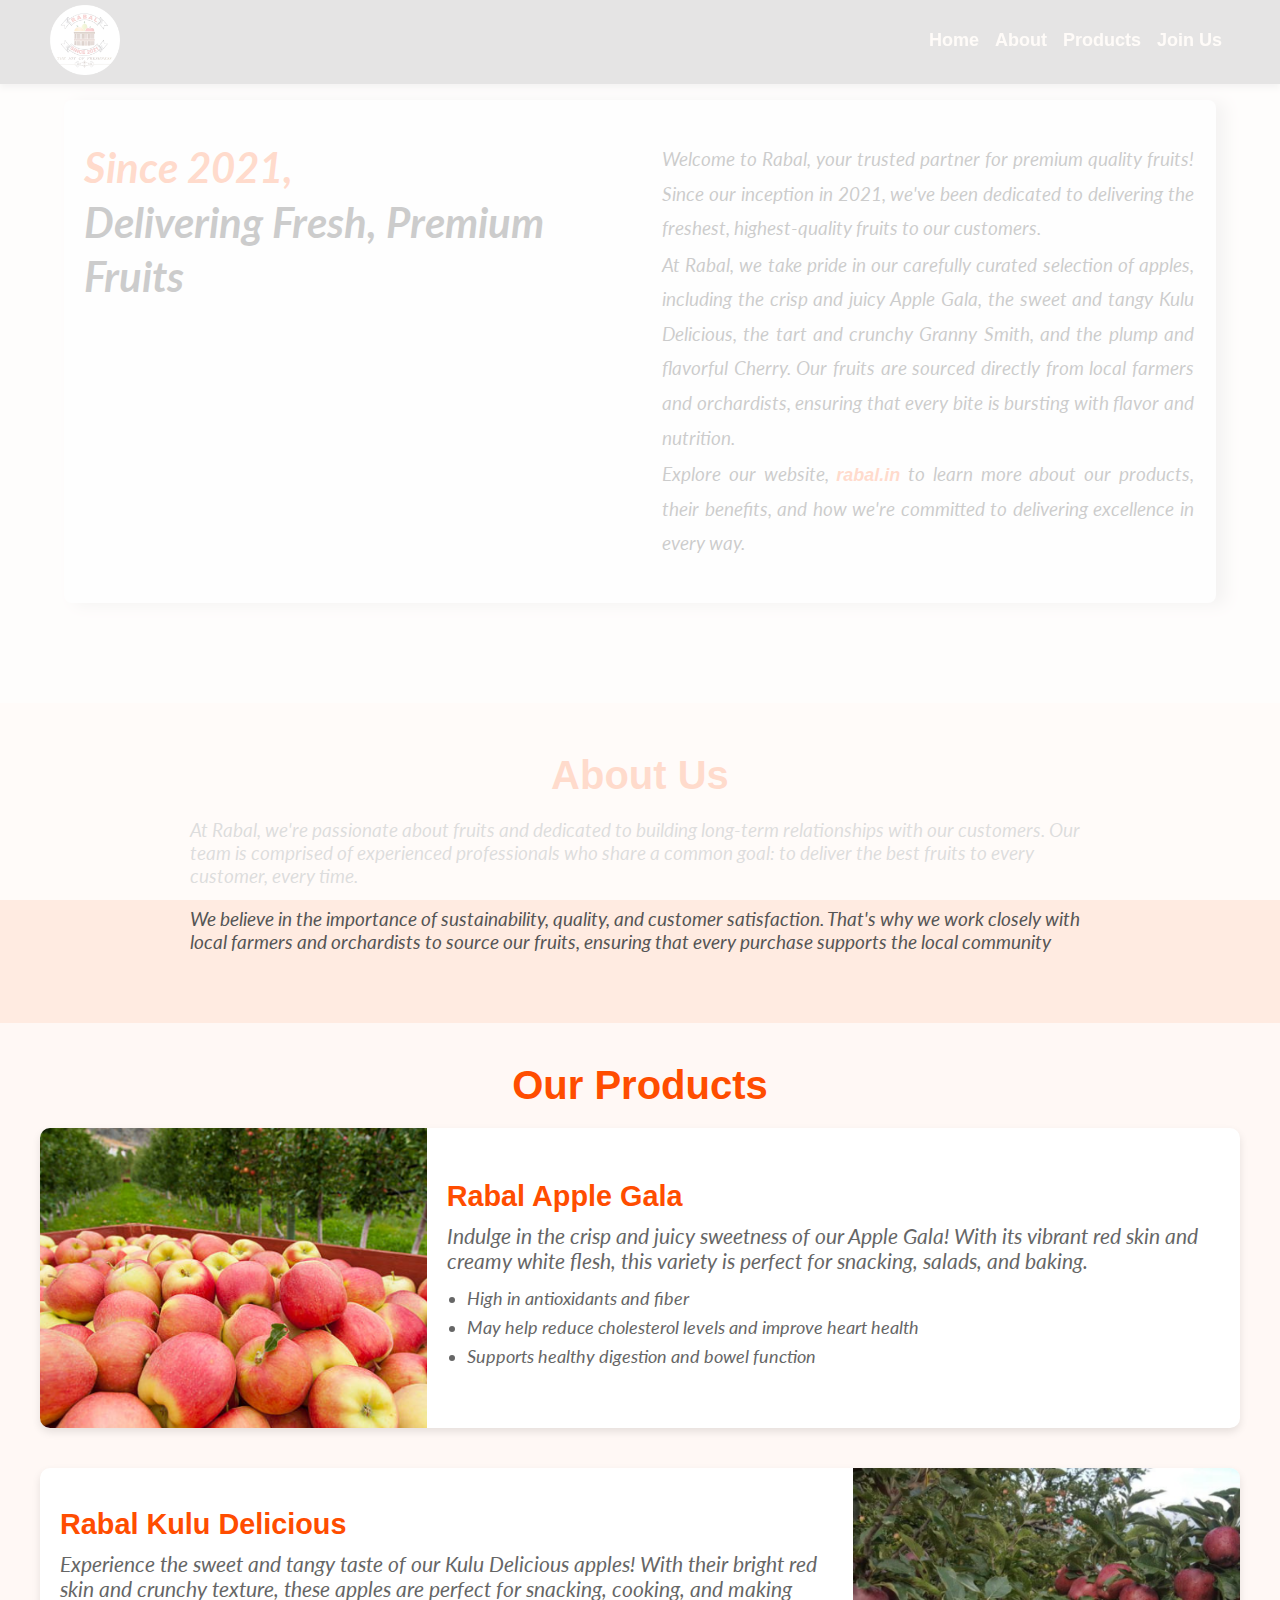
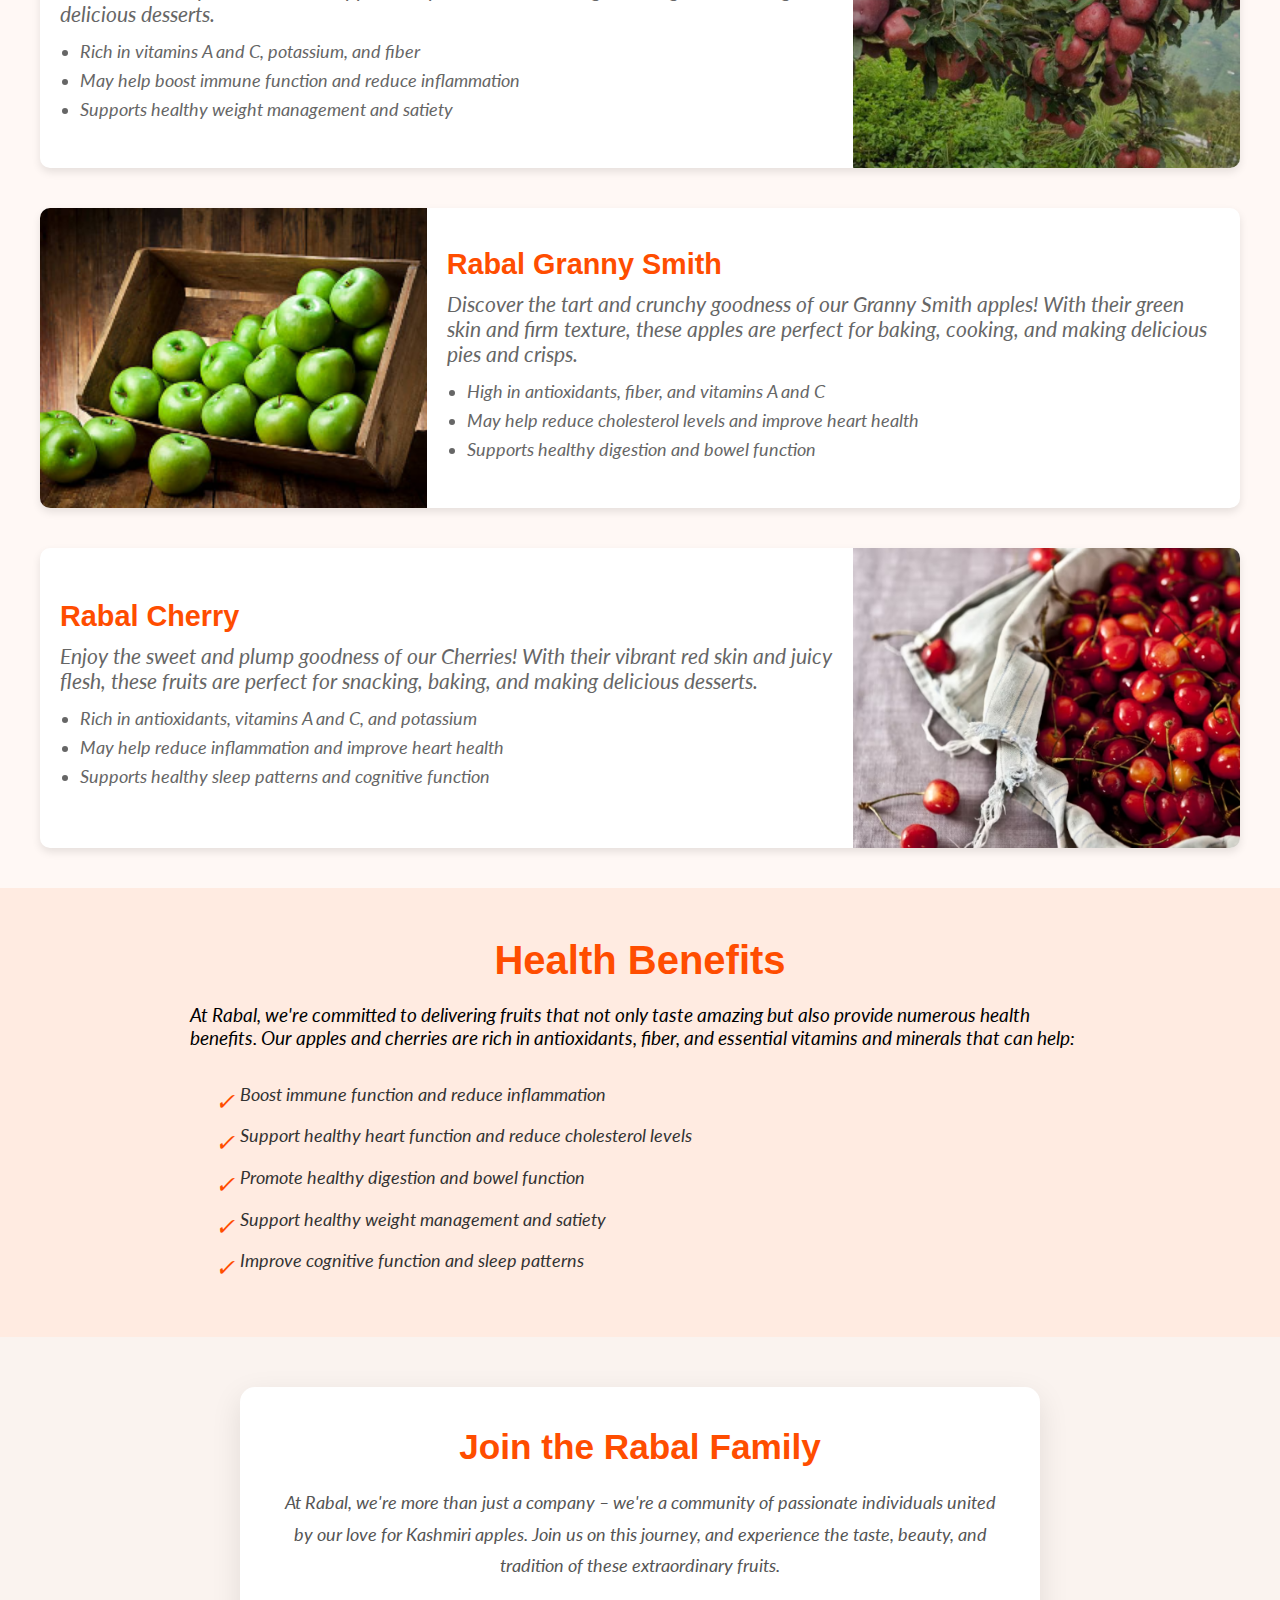
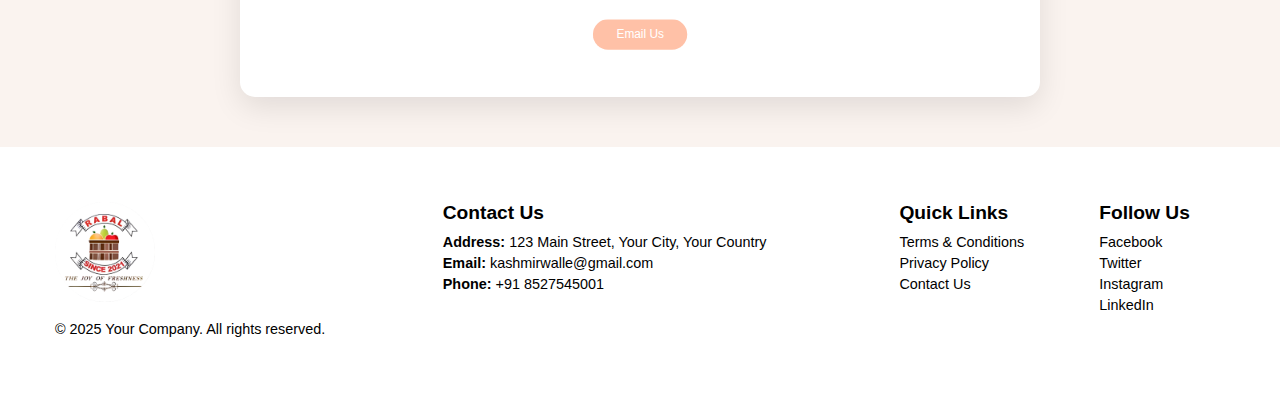
==== home.html @ bd2a4d62 "Add files via upload" ====
<!DOCTYPE html>
<html lang="en">
<head>
    <meta charset="UTF-8">
    <meta name="viewport" content="width=device-width, initial-scale=1.0">
    <title>RABAL</title>
    <link rel="stylesheet" href="style2.css">
    <script src="https://cdnjs.cloudflare.com/ajax/libs/gsap/3.12.2/gsap.min.js" defer></script>
    <script src="https://cdn.jsdelivr.net/npm/swiper@11/swiper-bundle.min.js" defer></script>
    <script src="script.js" defer></script>
    <link rel="stylesheet" href="https://cdn.jsdelivr.net/npm/swiper@11/swiper-bundle.min.css"/>
</head>
<body>
    
    <div class="loader-container" id="loader">
        <div class="loader">
            <img src="Full.png" class="loader-image">
            <img src="Slighlty.png" class="loader-image">
            <img src="Eaten.png" class="loader-image">
        </div>
    </div>
    
    
    <!-- Your existing content goes here -->
    <header>
        <div class="logo">
            <a href="https://rabal.in">
                <img src="LOGO.png" alt="Logo">
            </a>
        </div>
        
        <nav>
            <ul class="navlink">
                <li><a href="home.html">Home</a></li>
                <li><a href="#about">About</a></li>
                <li><a href="#products">Products</a></li>
                <li><a href="#join-us">Join Us</a></li>
            </ul>
        </nav>
        <div class="hamburger-menu">
            <div class="bar"></div>
            <div class="bar"></div>
            <div class="bar"></div>
            <ul class="hamburger-dropdown">
                <li><a href="home.html">Home</a></li>
                <li><a href="#about">About</a></li>
                <li><a href="#products">Products</a></li>
                <li><a href="#join-us">Join Us</a></li>
            </ul>
        </div>  
    </header>

    <div class="container">
        <div class="column">
            <h1 class="heading">
                <span class="highlight">Since 2021,</span>
                <span class="normal">Delivering Fresh, Premium Fruits</span>
            </h1>
        </div>
        <div class="column">
            <p class="content">Welcome to Rabal, your trusted partner for premium quality fruits! Since our inception in 2021, we've been dedicated to delivering the freshest, highest-quality fruits to our customers.</p>
            <p class="content">At Rabal, we take pride in our carefully curated selection of apples, including the crisp and juicy Apple Gala, the sweet and tangy Kulu Delicious, the tart and crunchy Granny Smith, and the plump and flavorful Cherry. Our fruits are sourced directly from local farmers and orchardists, ensuring that every bite is bursting with flavor and nutrition.</p>
            <p class="content">Explore our website, <a class="web-link" href="https://rabal.in">rabal.in</a> to learn more about our products, their benefits, and how we're committed to delivering excellence in every way.</p>
        </div>
    </div>
    
    <div class="container2">
        <div class="column">
            <h1 class="heading">
                <span class="highlight">Since 2021,</span>
                <span class="normal">Delivering Fresh, Premium Fruits</span>
            </h1>
        </div>
        <div class="column">
            <p class="content">Welcome to Rabal, your trusted partner for premium quality fruits! Since our inception in 2021, we've been dedicated to delivering the freshest, highest-quality fruits to our customers.</p>
            <p class="content">At Rabal, we take pride in our carefully curated selection of apples, including the crisp and juicy Apple Gala, the sweet and tangy Kulu Delicious, the tart and crunchy Granny Smith, and the plump and flavorful Cherry. Our fruits are sourced directly from local farmers and orchardists, ensuring that every bite is bursting with flavor and nutrition.</p>
            <p class="content">Explore our website, <a class="web-link" href="https://rabal.in">rabal.in</a> to learn more about our products, their benefits, and how we're committed to delivering excellence in every way.</p>
        </div>
    </div>
    

    <section id="about" class="about">
        <h2>About Us</h2>
        <p>At Rabal, we're passionate about fruits and dedicated to building long-term relationships with our customers. Our team is comprised of experienced professionals who share a common goal: to deliver the best fruits to every customer, every time.</p>
        <p>We believe in the importance of sustainability, quality, and customer satisfaction. That's why we work closely with local farmers and orchardists to source our fruits, ensuring that every purchase supports the local community</p>
    </section>      

    <section id="products" class="products">
        <h2>Our Products</h2>
        <div class="product-list">
            <!-- Apple Gala Card (Image on Left) -->
            <div class="product-card1">
                <div class="product-image">
                    <img src="Gala.png" alt="Apple Gala">
                </div>
                <div class="product-info">
                    <h3>Rabal Apple Gala</h3>
                    <p>Indulge in the crisp and juicy sweetness of our Apple Gala! With its vibrant red skin and creamy white flesh, this variety is perfect for snacking, salads, and baking.</p>
                    <ul class="benefits">
                        <li>High in antioxidants and fiber</li>
                        <li>May help reduce cholesterol levels and improve heart health</li>
                        <li>Supports healthy digestion and bowel function</li>
                    </ul>
                </div>
            </div>
    
            <!-- Kulu Delicious Card (Image on Right) -->
            <div class="product-card reverse">
                <div class="product-image">
                    <img src="Kullu.png" alt="Kulu Delicious">
                </div>
                <div class="product-info">
                    <h3>Rabal Kulu Delicious</h3>
                    <p>Experience the sweet and tangy taste of our Kulu Delicious apples! With their bright red skin and crunchy texture, these apples are perfect for snacking, cooking, and making delicious desserts.</p>
                    <ul class="benefits">
                        <li>Rich in vitamins A and C, potassium, and fiber</li>
                        <li>May help boost immune function and reduce inflammation</li>
                        <li>Supports healthy weight management and satiety</li>
                    </ul>
                </div>
            </div>
    
            <!-- Granny Smith Card (Image on Left) -->
            <div class="product-card1">
                <div class="product-image">
                    <img src="Smith.png" alt="Granny Smith">
                </div>
                <div class="product-info">
                    <h3>Rabal Granny Smith</h3>
                    <p>Discover the tart and crunchy goodness of our Granny Smith apples! With their green skin and firm texture, these apples are perfect for baking, cooking, and making delicious pies and crisps.</p>
                    <ul class="benefits">
                        <li>High in antioxidants, fiber, and vitamins A and C</li>
                        <li>May help reduce cholesterol levels and improve heart health</li>
                        <li>Supports healthy digestion and bowel function</li>
                    </ul>
                </div>
            </div>
    
            <!-- Cherry Card (Image on Right) -->
            <div class="product-card reverse">
                <div class="product-image">
                    <img src="Cherry.png" alt="Cherry">
                </div>
                <div class="product-info">
                    <h3>Rabal Cherry</h3>
                    <p>Enjoy the sweet and plump goodness of our Cherries! With their vibrant red skin and juicy flesh, these fruits are perfect for snacking, baking, and making delicious desserts.</p>
                    <ul class="benefits">
                        <li>Rich in antioxidants, vitamins A and C, and potassium</li>
                        <li>May help reduce inflammation and improve heart health</li>
                        <li>Supports healthy sleep patterns and cognitive function</li>
                    </ul>
                </div>
            </div>
        </div>
    </section>

    <section id="health" class="health">
        <h2>Health Benefits</h2>
        <p>At Rabal, we're committed to delivering fruits that not only taste amazing but also provide numerous health benefits. Our apples and cherries are rich in antioxidants, fiber, and essential vitamins and minerals that can help:</p>
        <ul>
            <li>Boost immune function and reduce inflammation</li>
            <li>Support healthy heart function and reduce cholesterol levels</li>
            <li>Promote healthy digestion and bowel function</li>
            <li>Support healthy weight management and satiety</li>
            <li>Improve cognitive function and sleep patterns</li>
        </ul>
    </section>

    <section id="join-us" class="join-us">
        <div class="join-card">
            <h2>Join the Rabal Family</h2>
            <p>At Rabal, we're more than just a company – we're a community of passionate individuals united by our love for Kashmiri apples. Join us on this journey, and experience the taste, beauty, and tradition of these extraordinary fruits.</p>
            <div class="btn-container">
                <a href="mailto:kashmirwalle@gmail.com" class="btn">Email Us</a>
            </div>
        </div>
    </section>

    

    <footer>
        <div class="footer-content">
            <table class="footer-table">
                <tr>
                    <td class="footer-logo-cell">
                        <img src="LOGO.png" alt="Company Logo" class="footer-logo">
                        <p>© 2025 Your Company. All rights reserved.</p>
                    </td>
                    <td>
                        <h3>Contact Us</h3>
                        <p><strong>Address:</strong> 123 Main Street, Your City, Your Country</p>
                        <p><strong>Email:</strong> kashmirwalle@gmail.com</p>
                        <p><strong>Phone:</strong> +91 8527545001</p>
                    </td>
                    <td>
                        <h3>Quick Links</h3>
                        <ul>
                            <li><a href="/terms-and-conditions" target="_blank">Terms & Conditions</a></li>
                            <li><a href="/privacy-policy" target="_blank">Privacy Policy</a></li>
                            <li><a href="/contact-us" target="_blank">Contact Us</a></li>
                        </ul>
                    </td>
                    <td>
                        <h3>Follow Us</h3>
                        <ul>
                            <li><a href="https://facebook.com/yourcompany" target="_blank">Facebook</a></li>
                            <li><a href="https://twitter.com/yourcompany" target="_blank">Twitter</a></li>
                            <li><a href="https://instagram.com/yourcompany" target="_blank">Instagram</a></li>
                            <li><a href="https://linkedin.com/company/yourcompany" target="_blank">LinkedIn</a></li>
                        </ul>
                    </td>
                </tr>
            </table>
        </div>
    </footer>
    
    
    

</body>
</html>
---- style2.css ----
@import url('https://fonts.googleapis.com/css2?family=Montserrat:wght@700&family=Lato&display=swap');

html {
    scroll-behavior: smooth;
  }

* {
    margin: 0;
    padding: 0;
    box-sizing: border-box;
    font-family: Arial, sans-serif;
}

body {
    color: #333;
    width: 100%;
    background-color: #faf3ef;
    overflow-x: hidden; /* Prevent horizontal scrolling */
    transition: opacity 1s ease-out; /* Smooth transition for body fade-in */
}

/* Loader Style */
/* .loader {
    position: fixed;
    top: 0;
    left: 0;
    width: 100%;
    height: 100%;
    background: rgba(255, 255, 255, 0.8); 
    color: white;
    display: flex;
    justify-content: center;
    align-items: center;
    font-size: 2rem;
    z-index: 9999;
    opacity: 1;
    transition: opacity 1s ease-out;
} */

/* Apple Animation Container */
/* .apple-animation {
    width: 80px;
    height: 100px;
    position: relative;
    overflow: hidden; 
} */

/* Apple Logo Base */
/* .apple-logo {
    width: 100%;
    height: 100%;
    position: absolute;
    opacity: 0; 
    transition: opacity 1s ease-in-out;
} */

/* Keyframe animation for eating apple */
/* @keyframes eatApple {
    0% {
        opacity: 1; 
    }
    100% {
        opacity: 0; 
    }
} */

/* Apply the animation */
/* #apple-full {
    animation: eatApple 0.7s ease-in-out forwards;
    animation-delay: 0s; 
}

#apple-half {
    animation: eatApple 0.7s ease-in-out forwards;
    animation-delay: 0.7s; 
}

#apple-middle {
    animation: eatApple 0.7s ease-in-out forwards;
    animation-delay: 1.4s; 
} */

.loader-container {
    position: fixed;
    top: 0;
    left: 0;
    width: 100%;
    height: 100%;
    background: rgba(255, 255, 255, 0.8);
    display: flex;
    justify-content: center;
    align-items: center;
    z-index: 9999;
}

.loader {
    position: relative;
    width: 20vw;
    height: 20vw;
    max-width: 100px;
    max-height: 100px;
    min-width: 50px;
    min-height: 50px;
}

.loader-image {
    position: absolute;
    top: 0;
    left: 0;
    width: 100%;
    height: 100%;
    opacity: 0;
    animation: fade 2s infinite;
    object-fit: contain;
}

@keyframes fade {
    0% { opacity: 0; }
    33% { opacity: 1; }
    66% { opacity: 0; }
    100% { opacity: 0; }
}

.loader-image:nth-child(2) {
    animation-delay: 0.66s;
}

.loader-image:nth-child(3) {
    animation-delay: 1.32s;
}

/* Mobile-specific adjustments */
@media (max-width: 480px) {
    .loader {
        width: 30vw;
        height: 30vw;
    }
}

/* Header (Navbar) */
/* Navbar Styling */
header {
    display: flex;
    justify-content: space-between;
    align-items: center;
    padding: 5px 50px;
    background: rgba(0, 0, 0, 0.5);  /* Transparent background */
    color: white;
    position: fixed;
    width: 100%;
    top: 0;
    z-index: 1000;
}

nav ul {
    display: flex;
    list-style: none;
}

.navlink li {
    list-style-type: none;
    display: inline;
    margin-left: 1em;
}




.navlink li a {
    text-decoration: none;
    color: #FCECDD;
    font-size: 18px;
    font-weight: bold; /* Make the links bold */
    position: relative;
    display: inline-block;
    overflow: hidden;
    transition: color 0.3s ease;
}

/* Underline animation effect */
.navlink li a::after {
    content: '';
    position: absolute;
    bottom: 0;
    left: 0;
    width: 0%;
    height: 2.4px;
    background-color: #ffd5ae; /* Blue underline color */
    transition: width 0.5s ease;
}

/* Hover effect for the link */
.navlink li a:hover {
    color: #ffd5ae; /* Change text color on hover */
}

.navlink li a:hover::after {
    width: 100%; /* Expand underline on hover */
}

.navlink {
    text-align: right;
    padding-inline: .5em;
    padding-block: 15px;
}

/* Hamburger Menu and Dropdown */
.hamburger-menu {
    margin-right: 10px;
    display: flex;
    flex-direction: column;
    justify-content: space-around;
    width: 30px; 
    height: 25px; 
    cursor: pointer;
    z-index: 1000; 
}

.bar {
    height: 3px;
    background-color: #FCECDD;
    border-radius: 2px;
}

.hamburger-dropdown {
    display: none; 
    position: absolute;
    right: 10px;
    top: 60px; 
    background-color: rgba(252, 236, 221, 0.8);
    border-radius: 5px;
    padding: 10px; 
    box-shadow: 0 8px 16px rgba(0,0,0,0.2); 
    width: 200px; 
    max-height: 800px; 
    overflow-y: auto; 
}

.hamburger-dropdown.show {
    display: block; 
}

.hamburger-dropdown li {
    list-style: none;
    padding-inline: 10px; 
    padding-block: 17px; 
    border-bottom: 1px solid white;
}

.hamburger-dropdown li:last-child {
    border-bottom: none;
}

.hamburger-dropdown li a {
    color: rgb(0, 0, 0);
    text-decoration: none;
}
.hamburger-dropdown li a:hover{
    color: rgb(36, 36, 36);
}

@media screen and (min-width: 900px) {
    .hamburger-menu, .bar, .hamburger-dropdown, .hamburger-dropdown.show{
        display: none;
    }
}

@media screen and (max-width: 900px) {

    .navlink{
        display: none;
    }
}

/* Optional: Add a shadow for the navbar for better visibility */
header {
    box-shadow: 0 4px 6px rgba(0, 0, 0, 0.2); 
}



header .logo img {
    width: 70px;  /* Adjust width as needed */
    height: auto;  /* Keeps the aspect ratio of the image */
}

.container {
    display: flex;
    flex-wrap: wrap;
    gap: 40px;
    width: 90%;
    height: auto;
    margin: 100px auto;
    padding: 40px 20px;
    background-color: #f9f9f9;
    border-radius: 8px;
    box-shadow: 10px 2px 15px rgba(0,0,0,0.2);
  }

  .column {
    flex: 1;
    min-width: 300px;
  }
  
  .heading {
    font-family: 'Montserrat', sans-serif;
    font-weight: 700;
    font-size: 2.6rem;
    line-height: 1.3;
    margin: 0;
  }
  
  .heading .highlight {
    font-family: 'Lato', sans-serif;
    font-style: italic;
    color: #ff4d00;
    display: inline-block;
  }
  
  .heading .normal {
    font-family: 'Lato', sans-serif;
    font-style: italic;
    color: #000000;
    display: inline-block;
  }
  
  .content {
    font-family: 'Lato', sans-serif;
    color: #000000;
    font-size: 1.2rem;
    line-height: 1.8;
    margin: 2px;
    text-align: justify;
    font-style: italic;
  }
  
  .web-link {
    text-decoration: none;
    color: #ff4d00;
    font-size: 18px;
    font-weight: bold; /* Make the links bold */
    overflow: hidden;
    transition: color 0.3s ease;
}
  @media (max-width: 1108px) {
    
    .heading {
      font-size: 2.5rem;
    }
    
    .content {
      font-size: 1.1rem;
      text-align: left;
    }
  }

  @media (max-width: 768px) {
    .container {
      flex-direction: column;
      gap: 30px;
      padding: 20px 15px;
    }
    
    .heading {
      font-size: 1.8rem;
    }
    
    .content {
      font-size: 1rem;
      text-align: left;
    }
  }

  @media (max-width: 1170px) {
    .container {
        display: none;
    }

    .container2 {
        width: 90%;
        height: auto;
        margin: 100px auto;
        padding: 30px 15px;
        background-color: #f9f9f9;
        border-radius: 8px;
        box-shadow: 10px 2px 15px rgba(0,0,0,0.2);
    }

    .content {
        margin-block: 20px;
    }
  }

  @media (min-width: 1170px) {
    .container2 {
        display: none;
    }
  }

/* About*/


.about {
    padding: 50px 20px;
    background-color: #ffebe1;
    color: #333; /* Dark text color for readability */
}

.about h2 {
    text-align: center;
    font-size: 2.5rem;
    margin-bottom: 20px;
    font-weight: bold;
    color: #ff4d00; /* Matching with the brand's color */
}

.about p {
    font-family: 'Lato', sans-serif;
    font-style: italic;
    font-size: 1.2rem;
    margin-bottom: 20px;
    max-width: 900px;
    margin-left: auto;
    margin-right: auto;
    color: #555;
}

/* Products Section */
#products {
    padding: 40px 20px;
    background-color: #fff8f5;
    text-align: center;
}

#products h2 {
    text-align: center;
    font-size: 2.5rem;
    margin-bottom: 20px;
    font-weight: bold;
    color: #ff4d00; /* Matching with the brand's color */
}

.product-list {
    display: flex;
    flex-direction: column;
    gap: 40px;
    max-width: 1200px;
    margin: 0 auto;
}

.product-card1 {
    display: flex;
    align-items: center;
    background-color: #ffffff;
    border-radius: 10px;
    box-shadow: 0 4px 8px rgba(0, 0, 0, 0.1);
    overflow: hidden;
    transition: transform 0.3s ease, box-shadow 0.3s ease;
}

.product-card1:hover {
    transform: translateY(-10px);
    box-shadow: 0 8px 16px rgba(0, 0, 0, 0.2);
}

.product-card1.reverse {
    flex-direction: row-reverse;
}

.product-card {
    display: flex;
    align-items: center;
    background-color: #ffffff;
    border-radius: 10px;
    box-shadow: 0 4px 8px rgba(0, 0, 0, 0.1);
    overflow: hidden;
    transition: transform 0.3s ease, box-shadow 0.3s ease;
}

.product-card:hover {
    transform: translateY(-10px);
    box-shadow: 0 8px 16px rgba(0, 0, 0, 0.2);
}

.product-card.reverse {
    flex-direction: row-reverse;
}

.product-image {
    flex: 1;
    min-width: 300px;
    height: 300px;
    overflow: hidden;
}

.product-image img {
    width: 100%;
    height: 100%;
    object-fit: cover;
}

.product-info {
    flex: 2;
    padding: 20px;
    text-align: left;
}

.product-info h3 {
    font-size: 1.8rem;
    margin-bottom: 10px;
    color: #ff4d00;
}

.product-info p {
    font-family: 'Lato', sans-serif;
    font-style: italic;
    font-size: 1.3rem;
    color: #666;
    margin-bottom: 15px;
}

.benefits {
    list-style-type: disc;
    padding-left: 20px;
    color: #666;
    font-size: 0.9rem;
}

.benefits li {
    font-family: 'Lato', sans-serif;
    font-style: italic;
    font-size: 1.1rem;
    margin-bottom: 8px;
}

/* Responsive Design */
@media (max-width: 768px) {
    .product-card1 {
        flex-direction: column;
    }

    .product-card1.reverse {
        flex-direction: column;
    }

    .product-card {
        flex-direction: column;
    }

    .product-card.reverse {
        flex-direction: column;
    }

    .product-image {
        min-width: 100%;
        height: 200px;
    }
}

.health {
    background-color: #ffebe1;
    padding: 50px 20px;
    color: #333; /* Dark text color for readability */
}

.health h2 {
    font-size: 2.5rem;
    text-align: center;
    margin-bottom: 20px;
    font-weight: bold;
    color: #ff4d00; /* Matching with the brand's color */
}

.health p {
    font-family: 'Lato', sans-serif;
    font-style: italic;
    font-size: 1.2rem;
    margin-bottom: 20px;
    max-width: 900px;
    margin-left: auto;
    margin-right: auto;
    color: #000000;
}

/* Centering the list */
.health ul {
    list-style-type: none;
    padding-left: 0;
    padding-top: 10px;
    margin: 0 auto;
    width: 80%; /* Ensures the list is centered */
    max-width: 850px;
    text-align: left;
    font-size: 1.1rem;
    line-height: 1.8;
}

.health ul li {
    font-family: 'Lato', sans-serif;
    font-style: italic;
    margin-bottom: 10px;
    position: relative;
    padding-left: 25px; /* Keeps points starting from the same margin */
}

.health ul li::before {
    content: '✓'; /* Adding checkmark before each item */
    position: absolute;
    left: 0;
    top: 0;
    color: #ff4d00;
    font-size: 1.5rem;
    line-height: 1.8;
}

@media screen and (max-width: 768px) {
    .about h2 {
        font-size: 2rem;
    }

    .about p {
        font-size: 1rem;
        max-width: 90%;
    }

    /* Adjust text size for smaller screens */
    .health h2 {
        font-size: 2rem;
    }

    .health p {
        font-size: 1rem;
        max-width: 90%;
    }

    .health ul li {
        font-size: 1rem;
    }

    /* Adjusting width for mobile screens */
    .health ul {
        width: 90%;
    }

}

/* Join Us Section */
.join-us {
    padding: 50px 20px;
    display: flex;
    justify-content: center;
    
}

.join-card {
    background: rgb(255, 255, 255);
    padding: 40px;
    border-radius: 15px;
    box-shadow: 0 10px 30px rgba(0,0,0,0.1);
    max-width: 800px;
    width: 90%;
    text-align: center;
    transition: transform 0.3s ease;
}

.join-card:hover {
    transform: translateY(-5px);
}

.join-card h2 {
    color: #ff4d00;
    font-size: 2.2rem;
    margin-bottom: 20px;
}

.join-card p {
    font-family: 'Lato', sans-serif;
    font-style: italic;
    font-size: 1.1rem;
    line-height: 1.8;
    color: #555;
    margin-bottom: 30px;
}

.btn-container {
    display: flex;
    justify-content: center;
}

.join-card .btn {
    padding: 12px 35px;
    font-size: 1.1rem;
    border-radius: 25px;
    background: #ff4d00;
    color: white;
    text-decoration: none;
    display: inline-block; /* Ensure button is visible */
    z-index: 1000000;
}

.join-card .btn:hover {
    background: #e64400;
    transform: scale(1.05);
}

@media (max-width: 768px) {
    .join-card {
        padding: 25px;
        width: 95%;
    }
    
    .join-card h2 {
        font-size: 1.8rem;
    }
    
    .join-card p {
        font-size: 1rem;
    }
    
    .join-card .btn {
        width: 100%;
        padding: 12px 20px;
    }
}

/* Services Section */


/* Footer */
footer {
    background-color: #ffffff;
    color: #000000;
    padding: 20px 0;
}

.footer-content {
    display: flex;
    justify-content: center;
    align-items: center;
    padding: 20px;
}

footer table {
    width: 100%;
    max-width: 1200px;
    margin: 0 auto;
    border-collapse: collapse;
}

footer td {
    padding: 15px;
    vertical-align: top;
    text-align: left;
}

footer h3 {
    font-size: 1.2rem;
    margin-bottom: 10px;
}

footer p, footer ul {
    font-size: 0.9rem;
    margin: 5px 0;
}

footer ul {
    list-style: none;
    padding: 0;
}

footer ul li {
    margin: 5px 0;
}

footer ul li a {
    text-decoration: none;
    color: #000000;
}

footer ul li a:hover {
    text-decoration: underline;
}

footer .footer-logo {
    max-width: 100px;
    margin-bottom: 10px;
}

@media (max-width: 1024px) {
    footer table {
        width: 100%;
    }

    footer td {
        display: block;
        width: 100%;
        padding: 10px 0;
        text-align: center;
    }

    footer td h3 {
        text-align: center;
    }

    footer ul {
        text-align: center;
    }
}



/* Scroll Animations*/
/* @keyframes vanish {
    from {
      opacity: 1;
      scale: 1;
    }
    to {
      opacity: 0;
      scale: 0.5;
    }
} */

@keyframes appear {
    from {
      opacity: 0;
      scale: 0.5;
    }
    to {
      opacity: 1;
      scale: 1;
    }
}

/* @keyframes vanish2 {
    from {
        opacity: 1;
        transform: translateX(0px);
    }
    to {
        opacity: 0;
        transform: translateX(-100px);
    }
} */


@keyframes appear2 {
    from {
      opacity: 0;
      transform: translateX(-200px);
    }
    to {
      opacity: 1;
      transform: translateX(0px);
    }
}

@keyframes appear3 {
    from {
      opacity: 0;
      transform: translateX(200px);
    }
    to {
      opacity: 1;
      transform: translateX(0px);
    }
}

@keyframes appear4 {
    from {
      opacity: 0;
      transform: translateY(-100px);
    }
    to {
      opacity: 1;
      transform: translateY(0px);
    }
}

.container {
    animation: appear linear;
    animation-timeline: view();
    animation-range: entry 0% cover 40%;
}

.container2 {
    animation: appear linear;
    animation-timeline: view();
    animation-range: entry 0% cover 40%;
}

.about h2{
    animation: appear2 linear;
    animation-timeline: view();
    animation-range: entry 0% cover 40%;
}

.product-card1 {
    animation: appear2 linear;
    animation-timeline: view();
    animation-range: entry 0% cover 40%;
}


.product-card {
    animation: appear3 linear;
    animation-timeline: view();
    animation-range: entry 0% cover 40%;
}

.btn-container {
    animation: appear linear;
    animation-timeline: view();
    animation-range: entry 0% cover 40%;
}

.health li {
    animation: appear2 linear;
    animation-timeline: view();
    animation-range: entry 0% cover 40%;
}
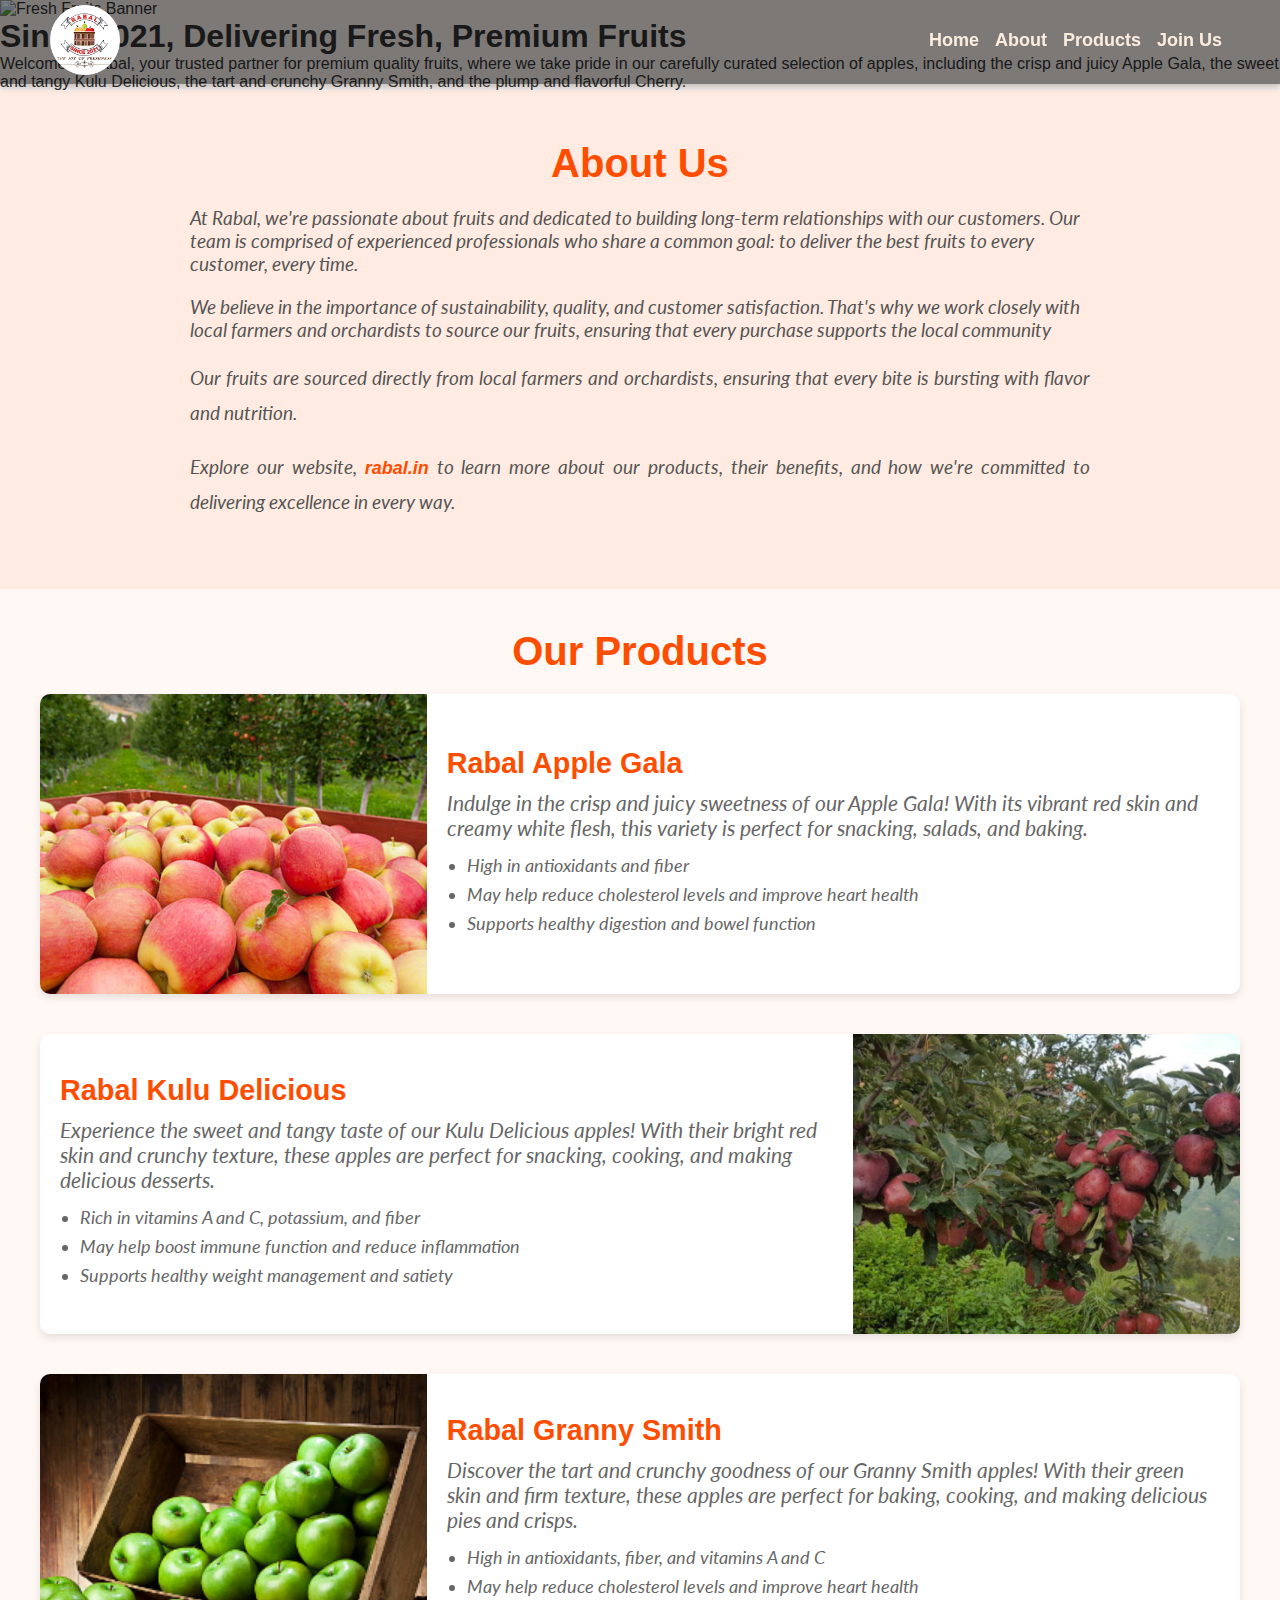
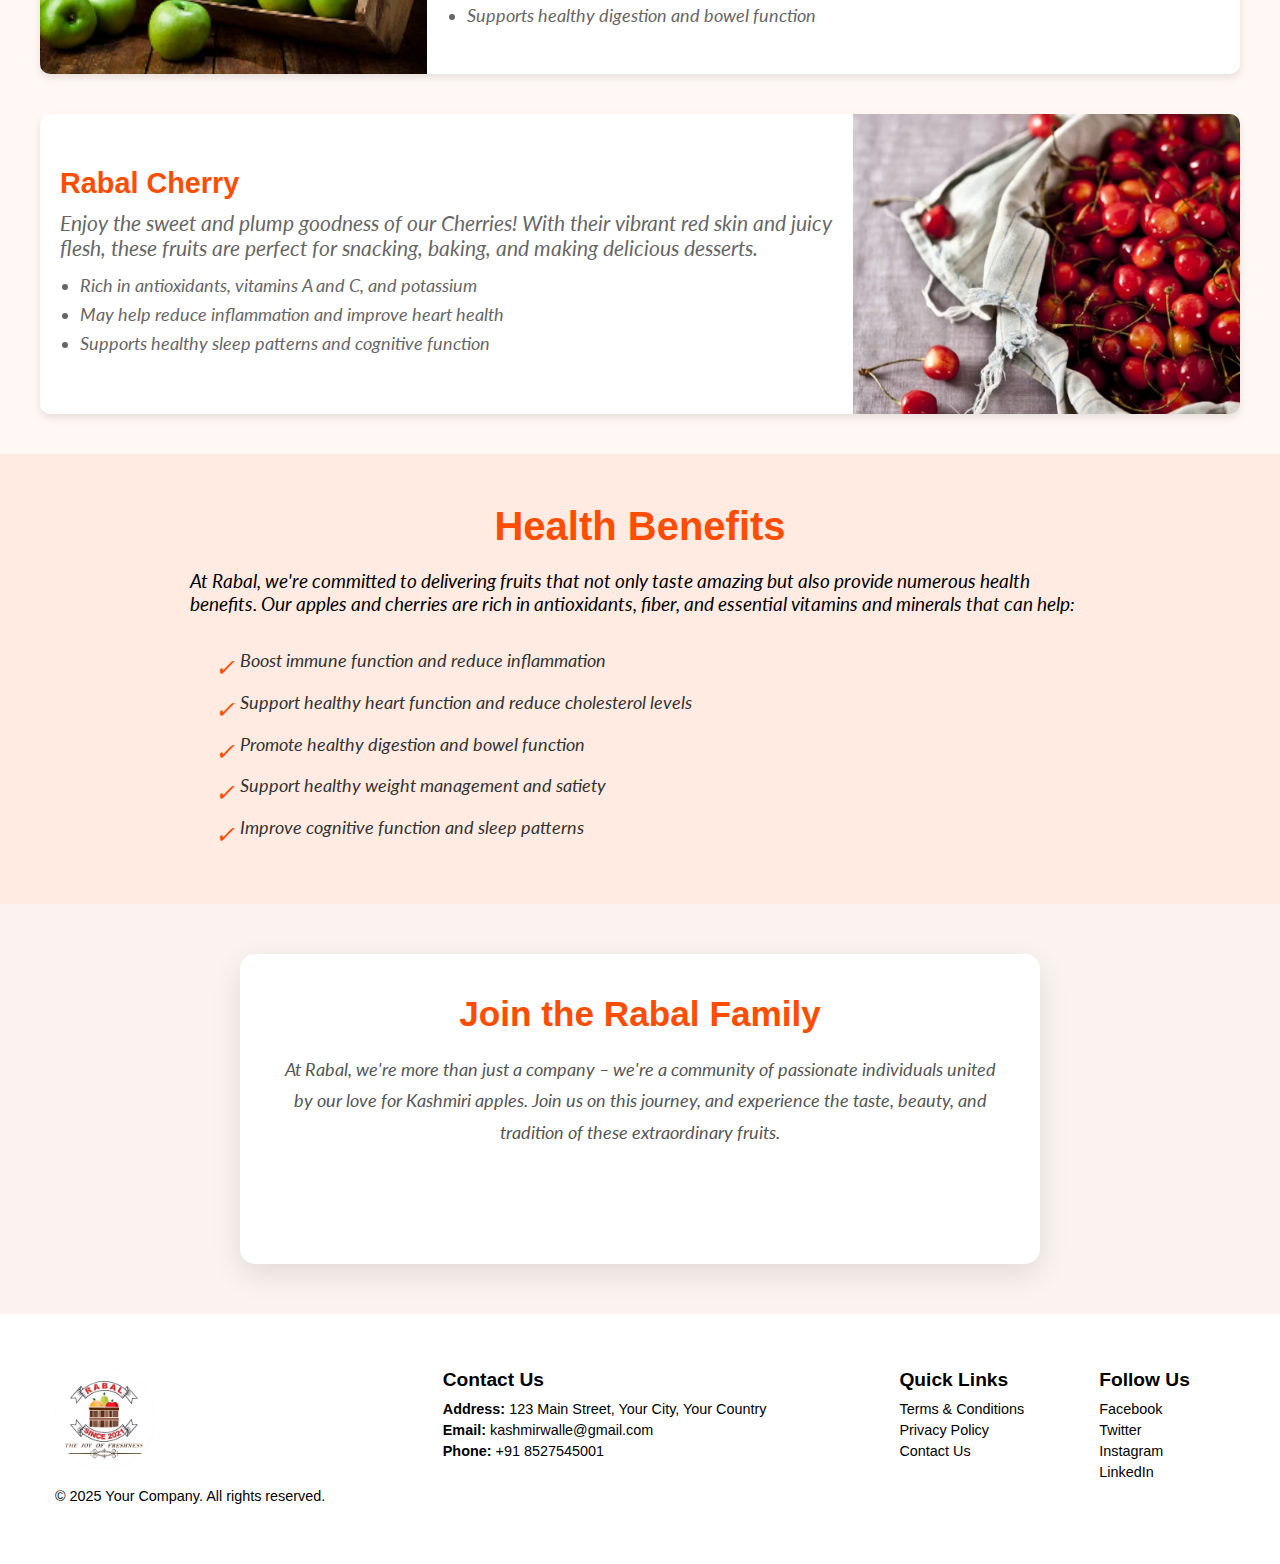
==== commit d9ad3c3d: "Update home.html" ====
--- a/home.html
+++ b/home.html
@@ -12,13 +12,13 @@
 </head>
 <body>
     
-    <div class="loader-container" id="loader">
+    <!-- <div class="loader-container" id="loader">
         <div class="loader">
             <img src="Full.png" class="loader-image">
             <img src="Slighlty.png" class="loader-image">
             <img src="Eaten.png" class="loader-image">
         </div>
-    </div>
+    </div> -->
     
     
     <!-- Your existing content goes here -->
@@ -50,39 +50,31 @@
         </div>  
     </header>
 
-    <div class="container">
-        <div class="column">
-            <h1 class="heading">
-                <span class="highlight">Since 2021,</span>
+    <div class="banner">
+        <!-- Background Image -->
+        <div class="banner-image">
+            <img src="image.png" alt="Fresh Fruits Banner">
+        </div>
+    
+        <!-- Banner Content -->
+        <div class="banner-content">
+            <h1 class="banner-text">
+                <span class="highlight1">Since 2021,</span>
                 <span class="normal">Delivering Fresh, Premium Fruits</span>
             </h1>
-        </div>
-        <div class="column">
-            <p class="content">Welcome to Rabal, your trusted partner for premium quality fruits! Since our inception in 2021, we've been dedicated to delivering the freshest, highest-quality fruits to our customers.</p>
-            <p class="content">At Rabal, we take pride in our carefully curated selection of apples, including the crisp and juicy Apple Gala, the sweet and tangy Kulu Delicious, the tart and crunchy Granny Smith, and the plump and flavorful Cherry. Our fruits are sourced directly from local farmers and orchardists, ensuring that every bite is bursting with flavor and nutrition.</p>
-            <p class="content">Explore our website, <a class="web-link" href="https://rabal.in">rabal.in</a> to learn more about our products, their benefits, and how we're committed to delivering excellence in every way.</p>
-        </div>
-    </div>
-    
-    <div class="container2">
-        <div class="column">
-            <h1 class="heading">
-                <span class="highlight">Since 2021,</span>
-                <span class="normal">Delivering Fresh, Premium Fruits</span>
-            </h1>
-        </div>
-        <div class="column">
-            <p class="content">Welcome to Rabal, your trusted partner for premium quality fruits! Since our inception in 2021, we've been dedicated to delivering the freshest, highest-quality fruits to our customers.</p>
-            <p class="content">At Rabal, we take pride in our carefully curated selection of apples, including the crisp and juicy Apple Gala, the sweet and tangy Kulu Delicious, the tart and crunchy Granny Smith, and the plump and flavorful Cherry. Our fruits are sourced directly from local farmers and orchardists, ensuring that every bite is bursting with flavor and nutrition.</p>
-            <p class="content">Explore our website, <a class="web-link" href="https://rabal.in">rabal.in</a> to learn more about our products, their benefits, and how we're committed to delivering excellence in every way.</p>
-        </div>
-    </div>
-    
+            <div class="highlight2">
+                <p>Welcome to Rabal, your trusted partner for premium quality fruits, where we take pride in our carefully curated selection of apples, including the crisp and juicy Apple Gala, the sweet and tangy Kulu Delicious, the tart and crunchy Granny Smith, and the plump and flavorful Cherry.</p>
+            </div>
+        </div>
+    </div>    
 
     <section id="about" class="about">
         <h2>About Us</h2>
         <p>At Rabal, we're passionate about fruits and dedicated to building long-term relationships with our customers. Our team is comprised of experienced professionals who share a common goal: to deliver the best fruits to every customer, every time.</p>
         <p>We believe in the importance of sustainability, quality, and customer satisfaction. That's why we work closely with local farmers and orchardists to source our fruits, ensuring that every purchase supports the local community</p>
+        <p class="content">Our fruits are sourced directly from local farmers and orchardists, ensuring that every bite is bursting with flavor and nutrition.</p>
+        <p class="content">Explore our website, <a class="web-link" href="https://rabal.in">rabal.in</a> to learn more about our products, their benefits, and how we're committed to delivering excellence in every way.</p>
+    
     </section>      
 
     <section id="products" class="products">
